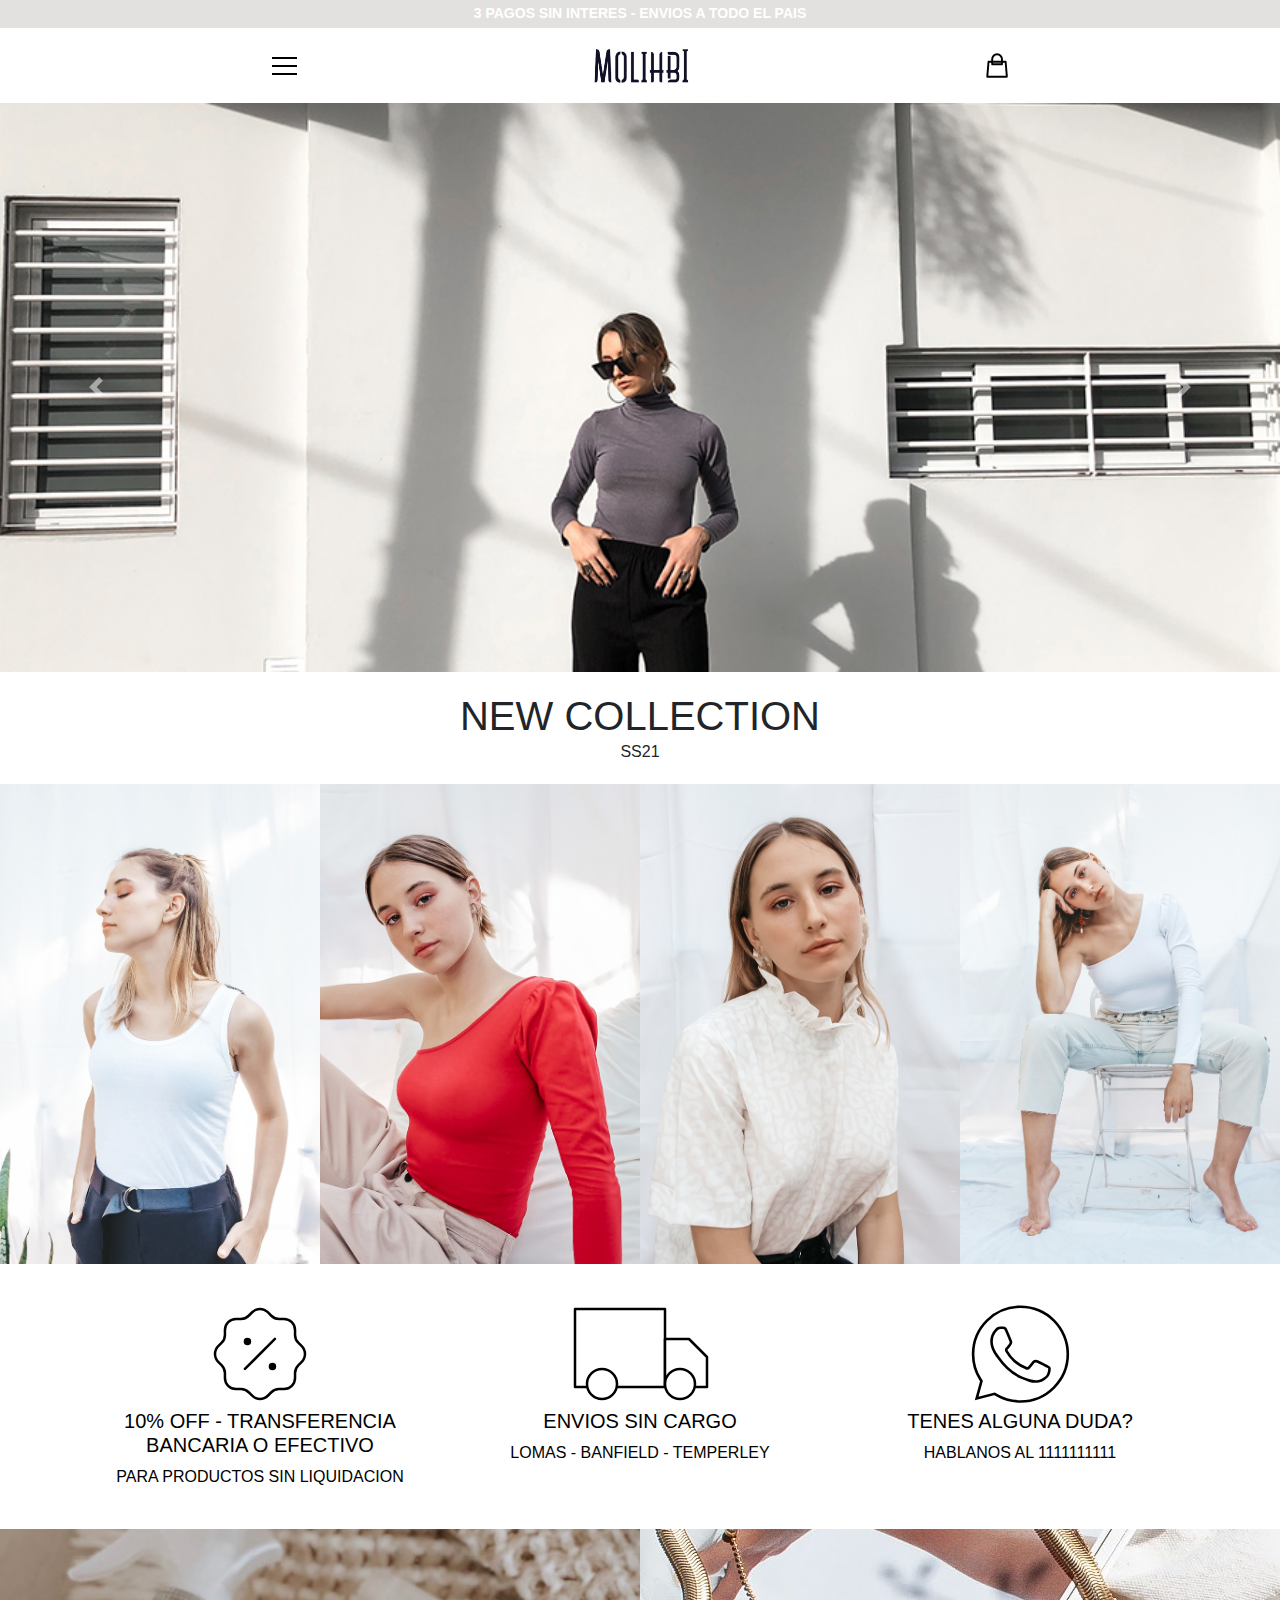
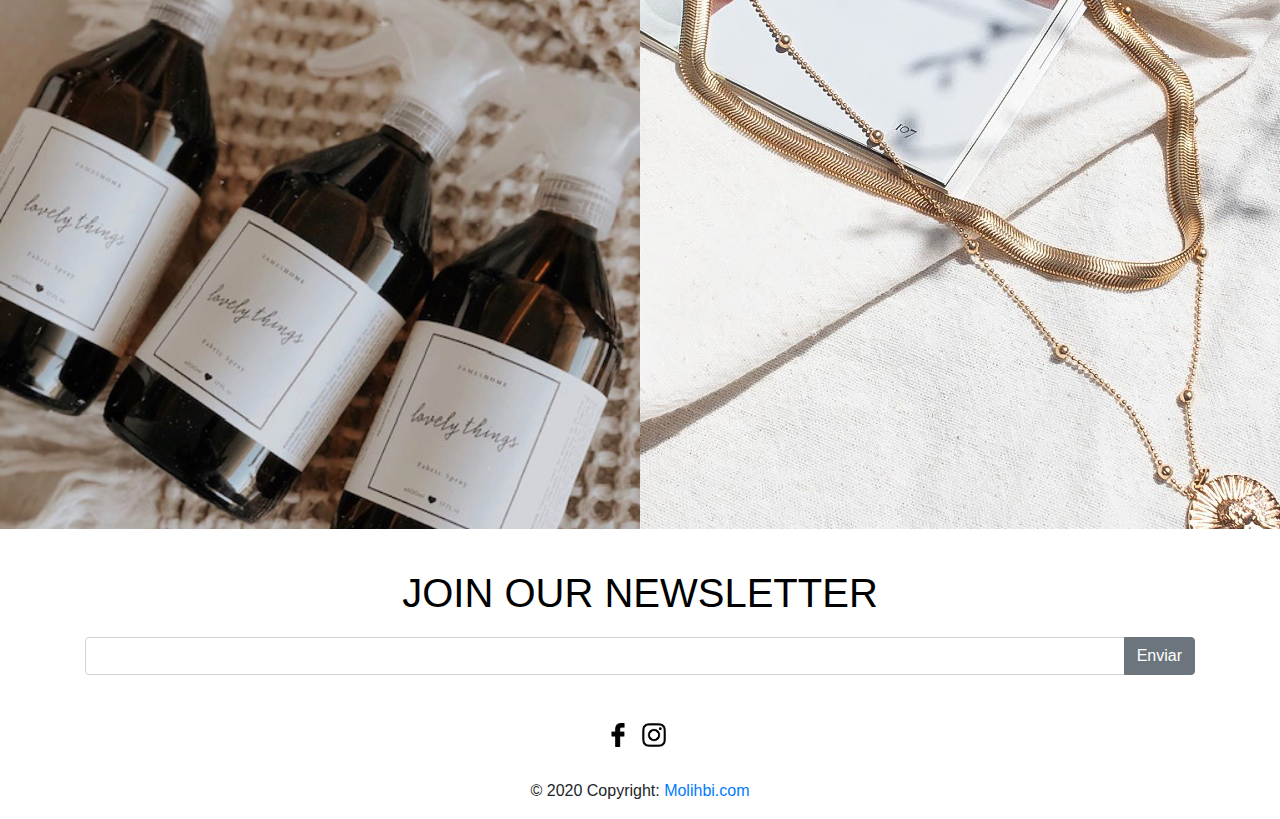
==== index.html @ 48a9b03a "Primeros archivos del repositorio de la web Molihbi para el curso de Coderhouse" ====
<!DOCTYPE html>
<html lang="en">


<head>
  <meta charset="UTF-8">
  <meta name="viewport" content="width=device-width, initial-scale=1, shrink-to-fit=no">
  <meta name="description"
    content="Este texto aparece en los buscadores debajo del nombre de tu pagina y va la informacion de tu web">
  <meta name="keywords" content="estas son las palabras claves">
  <title>Molihbi</title>
  <link rel="stylesheet" href="sass/style.css">
  <!--MI Css de Sass-->
  <link rel="stylesheet" href="bootstrap-4.5.2-dist/css/bootstrap.css">
  <!--Bootstrap Css-->
  <link rel="shortcut icon" href="img/Favicon.png" type="image/x-icon">
  <!--Icono del TAB-->
</head>


<body>

  <!--Comienzo Banner-->
  <div class="banner">
    <p>
      3 PAGOS SIN INTERES - ENVIOS A TODO EL PAIS
    </p>
  </div>
  <!--Fin del Banner-->

  <!--Comienzo NAVBAR-->
  <nav class="navbar">

    <!-- Navbar content -->
    <div class="menu-btn">
      <div class="menu-btn-burger"></div>
    </div>

    <div class="logo">
      <a href="index.html">
        <img src="img/logo.png" alt="" height="70px">
      </a>
    </div>

    <div class="bag">
      <a href="carrito.html">
        <img src="img/bag.svg" alt="" height="25px">
      </a>
    </div>

  </nav>
  <!--FIN NAVBAR-->

  <!--Comienzo Carousel-->
  <div id="carouselExampleIndicators" class="carousel slide" data-ride="carousel">
    <div class="carousel-inner" role="listbox">
      <div class="carousel-item active">
        <img class="d-block w-100" src="img/Carousel1.jpg" data-src="holder.js/900x400?theme=social" alt="First slide">
      </div>
      <div class="carousel-item">
        <img class="d-block w-100" src="img/Carousel2.jpg" data-src="holder.js/900x400?theme=industrial"
          alt="Second slide">
      </div>
    </div>
    <a class="carousel-control-prev" href="#carouselExampleIndicators" role="button" data-slide="prev">
      <span class="carousel-control-prev-icon" aria-hidden="true"></span>
      <span class="sr-only">Previous</span>
    </a>
    <a class="carousel-control-next" href="#carouselExampleIndicators" role="button" data-slide="next">
      <span class="carousel-control-next-icon" aria-hidden="true"></span>
      <span class="sr-only">Next</span>
    </a>
  </div>
  <!--Fin Carousel-->


<!--Comienzo Separador-->

<div class="separador">
  <h1>NEW COLLECTION</h1>
  <p>SS21</p>
</div>

<!--Fin Separador-->



<!--Comienzo Row-->

<div class="container-fluid">
  <div class="row">
    <!-- col- elements here -->

    <col>
    <a href="#">
      <img class="articulo1" src="img/Coti1.jpg" width="100%" alt="">
    </a>

    <col>
    <a href="#">
      <img class="articulo2" src="img/Coti2.jpg" width="100%" alt="">
    </a>

    <col>
    <a href="#">
      <img class="articulo3" src="img/Coti3.jpg" width="100%" alt="">
    </a>

    <col>
    <a href="#">
      <img class="articulo4" src="img/Coti4.jpg" width="100%" alt="">
    </a>

  </div>
</div>
<!--FIN Row-->



  <!--Iconos de beneficios DESKTOP-->
  <div class="container beneficios-desktop">
    <div class="row">

      <div class="col-md-4 text-center">
        <img alt="" class="resize-image" id="image2" height="100px" src="img/Groupdescuento.svg">
        <h5>10% OFF - TRANSFERENCIA BANCARIA O EFECTIVO</h5>
        <p>PARA PRODUCTOS SIN LIQUIDACION</p>
      </div>

      <div class="col-md-4 text-center">
        <img alt="" class="resize-image" id="image1" height="100px" src="img/Group 456camion.svg">
        <h5>ENVIOS SIN CARGO</h5>
        <p>LOMAS - BANFIELD - TEMPERLEY</p>
      </div>

      <div class="col-md-4 text-center">
        <img alt="" class="resize-image" id="image3" height="100px" src="img/Vectorwhastapp.svg">
        <h5>TENES ALGUNA DUDA?</h5>
        <p>HABLANOS AL 1111111111</p>
      </div>

    </div>
  </div>
  <!--FIN Iconos de beneficios DESKTOP-->

  <!--Iconos de beneficios APP-->
  <div id="carouselExampleIndicators" class="carousel slide beneficios-app" data-ride="carousel">
    <div class="carousel-inner" role="listbox">
      <div class="carousel-item active">
        <img class="d-block w-100" src="img/carousel beneficios 1.svg" height="200px" data-src="holder.js/900x400?theme=social" alt="First slide">
      </div>
      <div class="carousel-item">
        <img class="d-block w-100" src="img/carousel beneficios 3.svg" height="200px" data-src="holder.js/900x400?theme=industrial" alt="Second slide">
      </div>
      <div class="carousel-item">
        <img class="d-block w-100" src="img/carousel beneficios 2.svg" height="200px" data-src="holder.js/900x400?theme=industrial" alt="Second slide">
      </div>
    </div>
    <a class="carousel-control-prev" href="#carouselExampleIndicators" role="button" data-slide="prev">
      <span class="carousel-control-prev-icon" aria-hidden="true"></span>
      <span class="sr-only">Previous</span>
    </a>
    <a class="carousel-control-next" href="#carouselExampleIndicators" role="button" data-slide="next">
      <span class="carousel-control-next-icon" aria-hidden="true"></span>
      <span class="sr-only">Next</span>
    </a>
  </div>
  <!--Fin Iconos de beneficios APP-->  

<!--Comienzo Fila con imagenes-->
    <div class="container-fluid"> <!-- A fluid container that uses the full witdh -->
      <div class="row">
  
        <col>
        <a class="mitad" href="#">
          <img class="articulo1" src="img/Grid 2.jpg"  alt="">
        </a>
  
        <col>
        <a class="mitad" href="#">
          <img class="articulo2" src="img/grid 3.jpg"  alt="">
        </a>
  
      </div>
    </div>
  
    </div>
    </div>
<!--Fin Fila con imagenes-->












<!--Newsletter-->
<div class="container">

  <h1>JOIN OUR NEWSLETTER</h1>

  <div class="input-group">
    <input type="text" class="form-control" aria-describedby="basic-addon1">
    <div class="input-group-append">
      <button class="btn btn-secondary" type="button">Enviar</button>
    </div>
  </div>

</div>
<!--Fin Newsletter-->










<!-- Footer -->
<footer class="page-footer">

  
  <div class="container">

    
    <div class="row">

      
      <div class="col-md-12 py-2">
        <div class="mb-2 flex-center">

          <!-- Facebook -->
          <a href="https://www.facebook.com/molihbi" class="fb-ic" target=”_blank”>
            <i class="fab fa-facebook-f fa-lg white-text mr-md-2 mr-3 fa-2x"> 
              <img src="img/facebook.png" height="24px" alt="">
            </i>
          </a>
         
          
         <!--Instagram-->
          <a href="https://www.instagram.com/molihbi/?hl=es-la" class="ins-ic" target=”_blank”>
            <i class="fab fa-instagram fa-lg white-text mr-md-2 mr-3 fa-2x"> 
              <img src="img/1200px-Instagram_simple_icon.svg.png" height="24px" alt="">
            </i>
          </a>
          
        </div>
      </div>
      

    </div>
    

  </div>

  <!-- Copyright -->
  <div class="footer-copyright text-center py-3">© 2020 Copyright:
    <a href="#"> Molihbi.com</a>
  </div>
  <!-- Copyright -->

</footer>
<!-- Footer -->













  <script src="main.js"></script>
  <!--Mi Js-->
  <script src="https://code.jquery.com/jquery-3.5.1.slim.min.js"
    integrity="sha384-DfXdz2htPH0lsSSs5nCTpuj/zy4C+OGpamoFVy38MVBnE+IbbVYUew+OrCXaRkfj" crossorigin="anonymous">
  </script>
  <script src="https://cdn.jsdelivr.net/npm/popper.js@1.16.1/dist/umd/popper.min.js"
    integrity="sha384-9/reFTGAW83EW2RDu2S0VKaIzap3H66lZH81PoYlFhbGU+6BZp6G7niu735Sk7lN" crossorigin="anonymous">
  </script>
  <script src="https://stackpath.bootstrapcdn.com/bootstrap/4.5.2/js/bootstrap.min.js"
    integrity="sha384-B4gt1jrGC7Jh4AgTPSdUtOBvfO8shuf57BaghqFfPlYxofvL8/KUEfYiJOMMV+rV" crossorigin="anonymous">
  </script>

</body>

</html>
---- sass/style.css ----
* {
  padding: 0%;
  margin: 0%;
  -webkit-box-sizing: border-box;
          box-sizing: border-box;
}

.banner {
  color: white;
  background-color: rgba(65, 56, 50, 0.15);
  height: 28px;
  width: 100%;
  display: -webkit-box;
  display: -ms-flexbox;
  display: flex;
  -webkit-box-align: center;
      -ms-flex-align: center;
          align-items: center;
  -webkit-box-pack: center;
      -ms-flex-pack: center;
          justify-content: center;
  text-transform: capitalize;
  text-align: center;
}

.banner p {
  text-align: center;
  font-size: 14px;
  font-weight: 600;
  font-family: -apple-system, BlinkMacSystemFont, "Segoe UI", Roboto, "Helvetica Neue", Arial, "Noto Sans", sans-serif, "Apple Color Emoji", "Segoe UI Emoji", "Segoe UI Symbol", "Noto Color Emoji";
  margin-top: 14px;
}

.navbar {
  width: auto;
  height: 75px;
  -webkit-box-pack: center;
      -ms-flex-pack: center;
          justify-content: center;
  display: -webkit-box;
  display: -ms-flexbox;
  display: flex;
  -ms-flex-line-pack: center;
      align-content: center;
  -webkit-box-align: center;
      -ms-flex-align: center;
          align-items: center;
  position: absolute;
  margin: 0% 20%;
  background-color: white;
}

.navbar .menu-btn {
  position: relative;
  display: -webkit-box;
  display: -ms-flexbox;
  display: flex;
  -webkit-box-pack: center;
      -ms-flex-pack: center;
          justify-content: center;
  -webkit-box-align: center;
      -ms-flex-align: center;
          align-items: center;
  cursor: pointer;
  block-size: 25px;
  -webkit-transition: all .5s ease-in-out;
  transition: all .5s ease-in-out;
}

.navbar .menu-btn .menu-btn-burger {
  width: 25px;
  height: 2px;
  background: #000000;
  -webkit-transition: all .5s ease-in-out;
  transition: all .5s ease-in-out;
}

.navbar .menu-btn .menu-btn-burger::before {
  content: "";
  position: absolute;
  width: 25px;
  height: 2px;
  background: #000000;
  -webkit-transition: all .5s ease-in-out;
  transition: all .5s ease-in-out;
}

.navbar .menu-btn .menu-btn-burger::after {
  content: "";
  position: absolute;
  width: 25px;
  height: 2px;
  background: #000000;
  -webkit-transition: all .5s ease-in-out;
  transition: all .5s ease-in-out;
}

.navbar .menu-btn .menu-btn-burger::before {
  -webkit-transform: translateY(-8px);
          transform: translateY(-8px);
}

.navbar .menu-btn .menu-btn-burger::after {
  -webkit-transform: translateY(8px);
          transform: translateY(8px);
}

.menu-btn.open .menu-btn-burger {
  -webkit-transform: translateX(-50px);
          transform: translateX(-50px);
  background: transparent;
  -webkit-box-shadow: none;
          box-shadow: none;
}

.menu-btn.open .menu-btn-burger::before {
  -webkit-transform: rotate(45deg) translate(35px, -35px);
          transform: rotate(45deg) translate(35px, -35px);
}

.menu-btn.open .menu-btn-burger::after {
  -webkit-transform: rotate(-45deg) translate(35px, 35px);
          transform: rotate(-45deg) translate(35px, 35px);
}

.container-fluid {
  display: -webkit-box;
  display: -ms-flexbox;
  display: flex;
  -webkit-box-align: center;
      -ms-flex-align: center;
          align-items: center;
  -webkit-box-pack: center;
      -ms-flex-pack: center;
          justify-content: center;
  width: 100%;
  height: auto;
  max-width: 100%;
  overflow: hidden;
}

.container-fluid .row a {
  display: -webkit-box;
  display: -ms-flexbox;
  display: flex;
  -webkit-box-pack: center;
      -ms-flex-pack: center;
          justify-content: center;
  -webkit-box-align: center;
      -ms-flex-align: center;
          align-items: center;
  width: 25%;
  overflow: hidden;
}

.container-fluid .row a .articulo1 {
  position: relative;
  -webkit-transition: all .5s ease;
  transition: all .5s ease;
}

.container-fluid .row a .articulo1:hover {
  -webkit-transform: scale(1.1);
          transform: scale(1.1);
  -webkit-filter: opacity(80%);
          filter: opacity(80%);
  -webkit-transition: all .5s ease;
  transition: all .5s ease;
}

.container-fluid .row a .articulo2 {
  position: relative;
  -webkit-transition: all .5s ease;
  transition: all .5s ease;
}

.container-fluid .row a .articulo2:hover {
  -webkit-transform: scale(1.1);
          transform: scale(1.1);
  -webkit-filter: opacity(80%);
          filter: opacity(80%);
  -webkit-transition: all .5s ease;
  transition: all .5s ease;
}

.container-fluid .row a .articulo3 {
  position: relative;
  -webkit-transition: all .5s ease;
  transition: all .5s ease;
}

.container-fluid .row a .articulo3:hover {
  -webkit-transform: scale(1.1);
          transform: scale(1.1);
  -webkit-filter: opacity(80%);
          filter: opacity(80%);
  -webkit-transition: all .5s ease;
  transition: all .5s ease;
}

.container-fluid .row a .articulo4 {
  position: relative;
  -webkit-transition: all .5s ease;
  transition: all .5s ease;
}

.container-fluid .row a .articulo4:hover {
  -webkit-transform: scale(1.1);
          transform: scale(1.1);
  -webkit-filter: opacity(80%);
          filter: opacity(80%);
  -webkit-transition: all .5s ease;
  transition: all .5s ease;
}

.container-fluid .row .mitad {
  display: -webkit-box;
  display: -ms-flexbox;
  display: flex;
  -webkit-box-pack: center;
      -ms-flex-pack: center;
          justify-content: center;
  -webkit-box-align: center;
      -ms-flex-align: center;
          align-items: center;
  width: 50%;
  overflow: hidden;
  height: 600px;
}

.container-fluid .row .mitad img {
  width: 1000px;
  height: auto;
}

.container .row h5 {
  color: black;
  margin-top: 5px;
}

.container .row p {
  color: black;
  margin-bottom: 40px;
}

.separador {
  text-align: center;
  margin: 20px;
}

.separador h1 {
  margin: 0%;
}

.container {
  margin-top: 40px;
  position: relative;
  text-align: center;
  color: white;
}

.container .centered {
  position: absolute;
  top: 50%;
  left: 50%;
  -webkit-transform: translate(-50%, -50%);
          transform: translate(-50%, -50%);
  color: black;
  font-size: 16px;
}

.container .emptyroom {
  -webkit-filter: opacity(50%);
          filter: opacity(50%);
}

.container h1 {
  color: black;
  margin-bottom: 20px;
}

@media screen and (min-width: 951px) {
  .beneficios-app {
    display: none;
  }
}

@media screen and (max-width: 950px) {
  .navbar {
    margin: 0%;
  }
  .beneficios-desktop {
    display: none;
  }
  .beneficios-app {
    margin: 50px 0px;
  }
  .container-fluid .row a {
    width: 50%;
  }
  .container-fluid .row .mitad {
    width: 50%;
    height: 450px;
  }
  .container {
    margin-top: 100px;
  }
  .container h1 {
    color: black;
    margin-bottom: 15px;
    font-size: 24px;
  }
  .separador {
    height: 45px;
    margin: 0%;
  }
  .separador h1 {
    font-size: 20px;
    text-align: center;
    display: -webkit-box;
    display: -ms-flexbox;
    display: flex;
    -webkit-box-pack: center;
        -ms-flex-pack: center;
            justify-content: center;
  }
  .separador p {
    font-size: 14px;
    text-align: center;
  }
}
/*# sourceMappingURL=style.css.map */
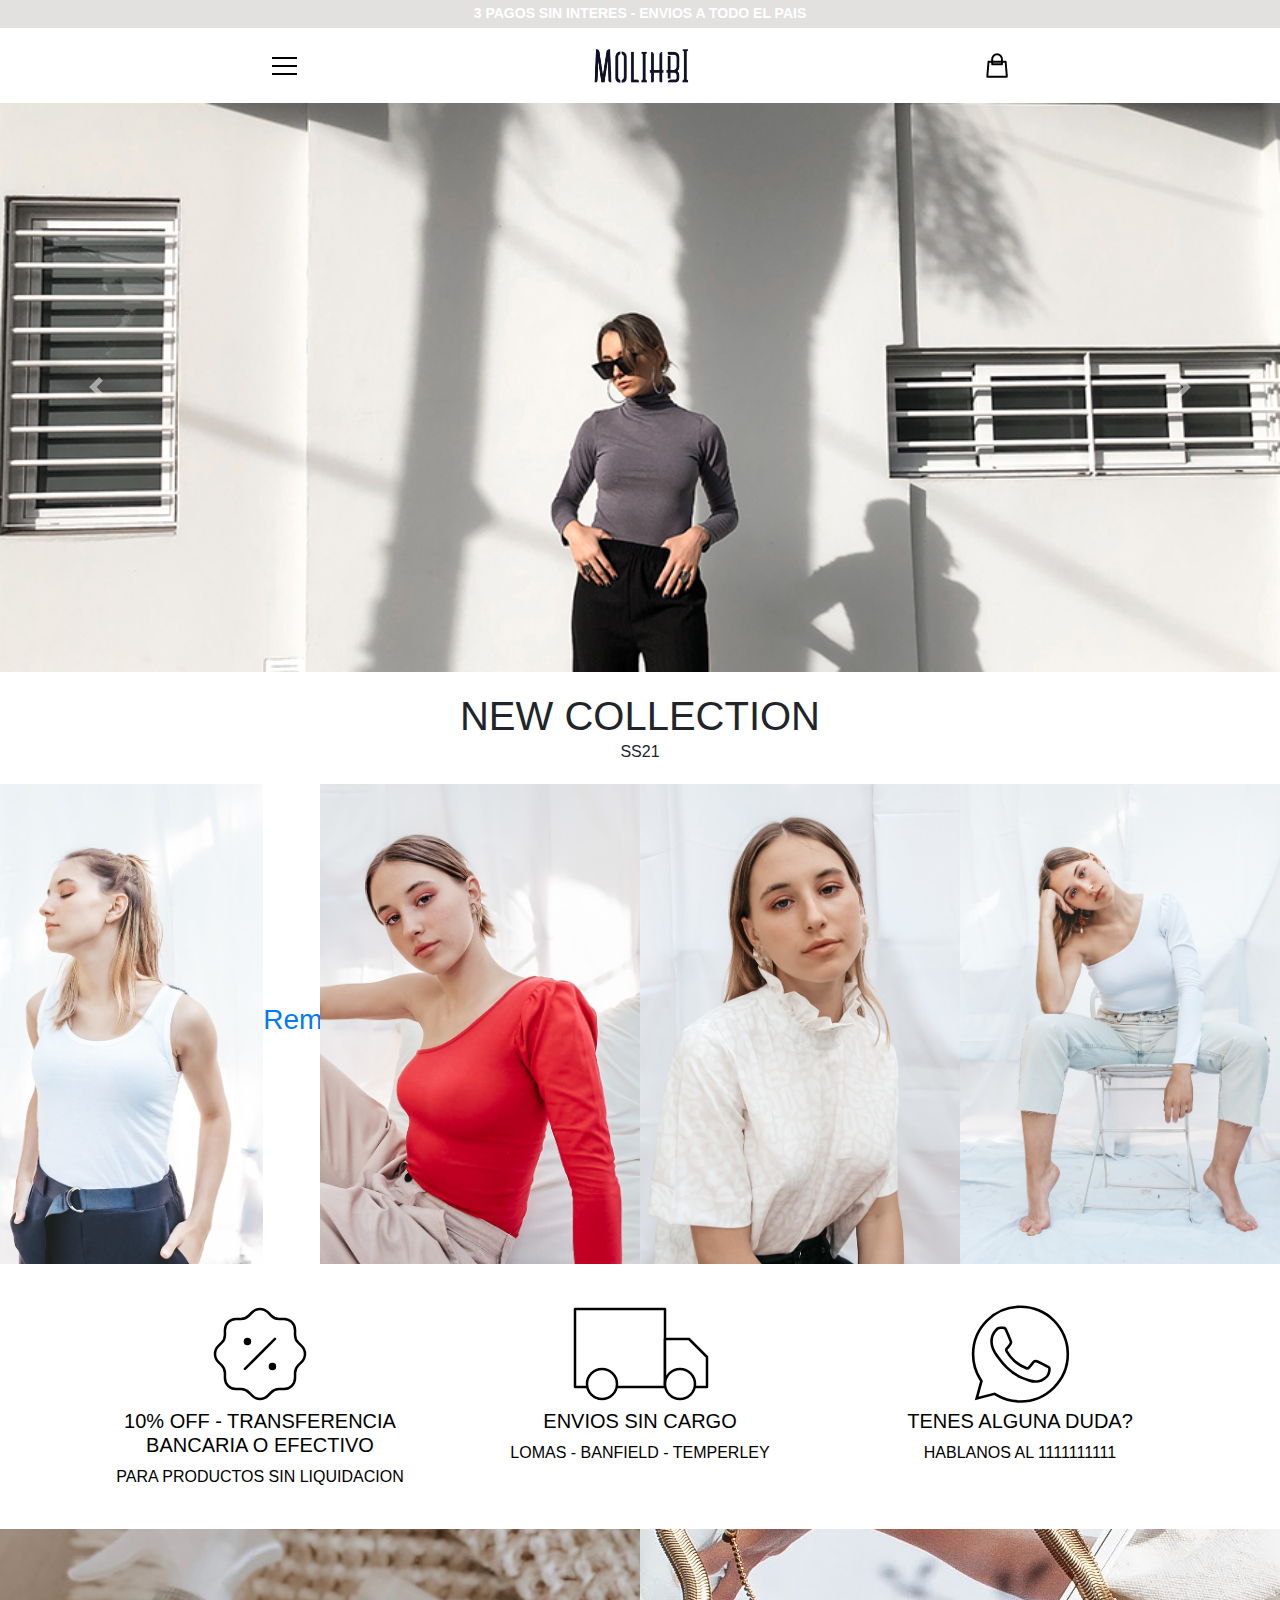
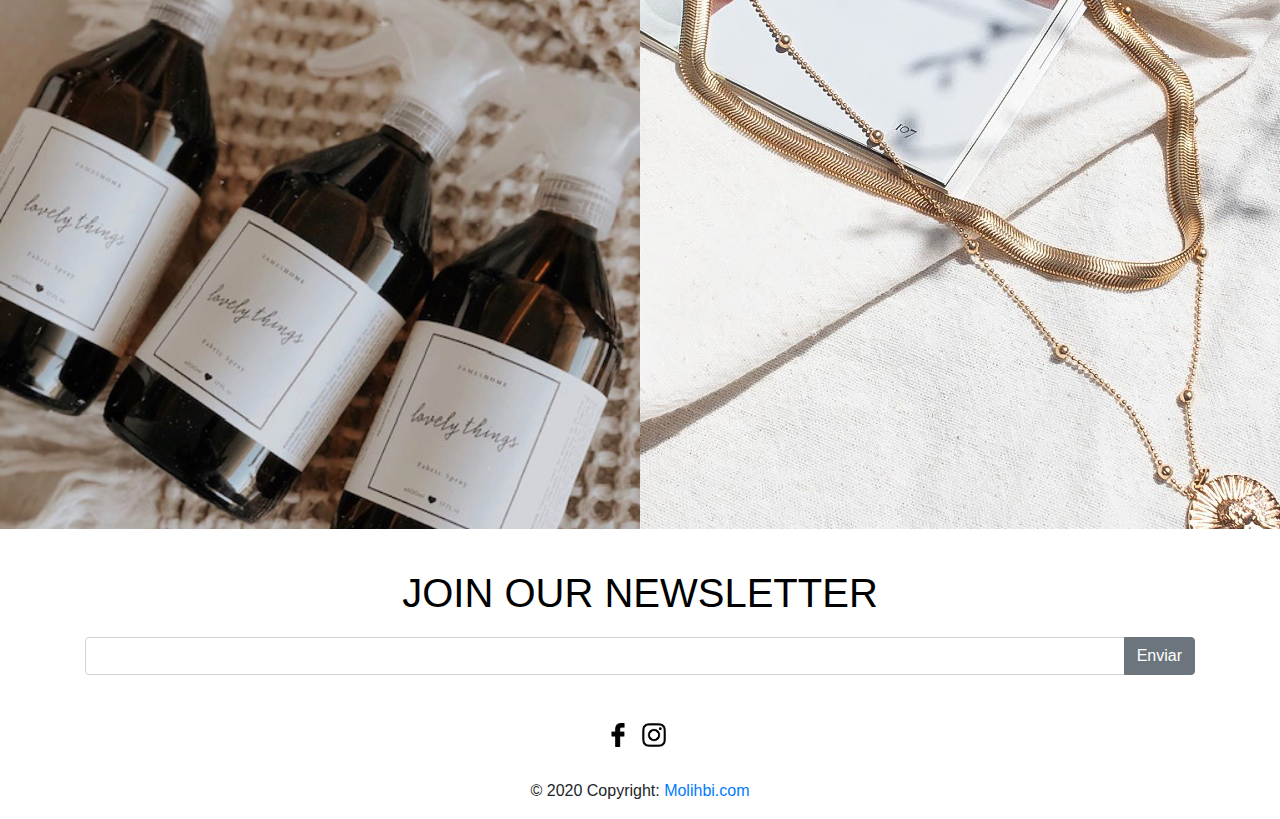
==== commit 1d9593aa: "git commit -m" ====
--- a/index.html
+++ b/index.html
@@ -5,9 +5,9 @@
 <head>
   <meta charset="UTF-8">
   <meta name="viewport" content="width=device-width, initial-scale=1, shrink-to-fit=no">
-  <meta name="description"
-    content="Este texto aparece en los buscadores debajo del nombre de tu pagina y va la informacion de tu web">
-  <meta name="keywords" content="estas son las palabras claves">
+  <meta name="description" content="Tienda online de indumentaria, accesorios y articulos de decoración">
+  <meta name="keywords"
+    content="Indumentaria, femenina, accesorios, decoración, ropa, remeras, vestidos, jeans, pantalones, fashion, lomas de zamora, zona sur, buenos aires, argentina, molihbi, almohadones, perfumeria, perfume, aromas, difusores, spray, aerosol, velas, coleccion, 2020, ss20, collares, anillos, aros, bijouterie, moda, cloetas, the new black, flores, lovely denim, mas negro, lamparas">
   <title>Molihbi</title>
   <link rel="stylesheet" href="sass/style.css">
   <!--MI Css de Sass-->
@@ -74,46 +74,47 @@
   <!--Fin Carousel-->
 
 
-<!--Comienzo Separador-->
-
-<div class="separador">
-  <h1>NEW COLLECTION</h1>
-  <p>SS21</p>
-</div>
-
-<!--Fin Separador-->
-
-
-
-<!--Comienzo Row-->
-
-<div class="container-fluid">
-  <div class="row">
-    <!-- col- elements here -->
-
-    <col>
-    <a href="#">
-      <img class="articulo1" src="img/Coti1.jpg" width="100%" alt="">
-    </a>
-
-    <col>
-    <a href="#">
-      <img class="articulo2" src="img/Coti2.jpg" width="100%" alt="">
-    </a>
-
-    <col>
-    <a href="#">
-      <img class="articulo3" src="img/Coti3.jpg" width="100%" alt="">
-    </a>
-
-    <col>
-    <a href="#">
-      <img class="articulo4" src="img/Coti4.jpg" width="100%" alt="">
-    </a>
-
-  </div>
-</div>
-<!--FIN Row-->
+  <!--Comienzo Separador-->
+
+  <div class="separador">
+    <h1>NEW COLLECTION</h1>
+    <p>SS21</p>
+  </div>
+
+  <!--Fin Separador-->
+
+
+
+  <!--Comienzo Row-->
+
+  <div class="container-fluid">
+    <div class="row">
+      <!-- col- elements here -->
+
+      <col>
+      <a href="#">
+        <img class="articulo1 centered" src="img/Coti1.jpg" width="100%" alt="">
+        <h3>Remeras</h3>
+      </a>
+
+      <col>
+      <a href="#">
+        <img class="articulo2" src="img/Coti2.jpg" width="100%" alt="">
+      </a>
+
+      <col>
+      <a href="#">
+        <img class="articulo3" src="img/Coti3.jpg" width="100%" alt="">
+      </a>
+
+      <col>
+      <a href="#">
+        <img class="articulo4" src="img/Coti4.jpg" width="100%" alt="">
+      </a>
+
+    </div>
+  </div>
+  <!--FIN Row-->
 
 
 
@@ -147,13 +148,16 @@
   <div id="carouselExampleIndicators" class="carousel slide beneficios-app" data-ride="carousel">
     <div class="carousel-inner" role="listbox">
       <div class="carousel-item active">
-        <img class="d-block w-100" src="img/carousel beneficios 1.svg" height="200px" data-src="holder.js/900x400?theme=social" alt="First slide">
+        <img class="d-block w-100" src="img/carousel beneficios 1.svg" height="200px"
+          data-src="holder.js/900x400?theme=social" alt="First slide">
       </div>
       <div class="carousel-item">
-        <img class="d-block w-100" src="img/carousel beneficios 3.svg" height="200px" data-src="holder.js/900x400?theme=industrial" alt="Second slide">
+        <img class="d-block w-100" src="img/carousel beneficios 3.svg" height="200px"
+          data-src="holder.js/900x400?theme=industrial" alt="Second slide">
       </div>
       <div class="carousel-item">
-        <img class="d-block w-100" src="img/carousel beneficios 2.svg" height="200px" data-src="holder.js/900x400?theme=industrial" alt="Second slide">
+        <img class="d-block w-100" src="img/carousel beneficios 2.svg" height="200px"
+          data-src="holder.js/900x400?theme=industrial" alt="Second slide">
       </div>
     </div>
     <a class="carousel-control-prev" href="#carouselExampleIndicators" role="button" data-slide="prev">
@@ -165,109 +169,110 @@
       <span class="sr-only">Next</span>
     </a>
   </div>
-  <!--Fin Iconos de beneficios APP-->  
-
-<!--Comienzo Fila con imagenes-->
-    <div class="container-fluid"> <!-- A fluid container that uses the full witdh -->
+  <!--Fin Iconos de beneficios APP-->
+
+  <!--Comienzo Fila con imagenes-->
+  <div class="container-fluid">
+    <!-- A fluid container that uses the full witdh -->
+    <div class="row">
+
+      <col>
+      <a class="mitad" href="#">
+        <img class="articulo1" src="img/Grid 2.jpg" alt="">
+      </a>
+
+      <col>
+      <a class="mitad" href="#">
+        <img class="articulo2" src="img/grid 3.jpg" alt="">
+      </a>
+
+    </div>
+  </div>
+
+  </div>
+  </div>
+  <!--Fin Fila con imagenes-->
+
+
+
+
+
+
+
+
+
+
+
+
+  <!--Newsletter-->
+  <div class="container">
+
+    <h1>JOIN OUR NEWSLETTER</h1>
+
+    <div class="input-group">
+      <input type="text" class="form-control" aria-describedby="basic-addon1">
+      <div class="input-group-append">
+        <button class="btn btn-secondary" type="button">Enviar</button>
+      </div>
+    </div>
+
+  </div>
+  <!--Fin Newsletter-->
+
+
+
+
+
+
+
+
+
+
+  <!-- Footer -->
+  <footer class="page-footer">
+
+
+    <div class="container">
+
+
       <div class="row">
-  
-        <col>
-        <a class="mitad" href="#">
-          <img class="articulo1" src="img/Grid 2.jpg"  alt="">
-        </a>
-  
-        <col>
-        <a class="mitad" href="#">
-          <img class="articulo2" src="img/grid 3.jpg"  alt="">
-        </a>
-  
-      </div>
-    </div>
-  
-    </div>
-    </div>
-<!--Fin Fila con imagenes-->
-
-
-
-
-
-
-
-
-
-
-
-
-<!--Newsletter-->
-<div class="container">
-
-  <h1>JOIN OUR NEWSLETTER</h1>
-
-  <div class="input-group">
-    <input type="text" class="form-control" aria-describedby="basic-addon1">
-    <div class="input-group-append">
-      <button class="btn btn-secondary" type="button">Enviar</button>
-    </div>
-  </div>
-
-</div>
-<!--Fin Newsletter-->
-
-
-
-
-
-
-
-
-
-
-<!-- Footer -->
-<footer class="page-footer">
-
-  
-  <div class="container">
-
-    
-    <div class="row">
-
-      
-      <div class="col-md-12 py-2">
-        <div class="mb-2 flex-center">
-
-          <!-- Facebook -->
-          <a href="https://www.facebook.com/molihbi" class="fb-ic" target=”_blank”>
-            <i class="fab fa-facebook-f fa-lg white-text mr-md-2 mr-3 fa-2x"> 
-              <img src="img/facebook.png" height="24px" alt="">
-            </i>
-          </a>
-         
-          
-         <!--Instagram-->
-          <a href="https://www.instagram.com/molihbi/?hl=es-la" class="ins-ic" target=”_blank”>
-            <i class="fab fa-instagram fa-lg white-text mr-md-2 mr-3 fa-2x"> 
-              <img src="img/1200px-Instagram_simple_icon.svg.png" height="24px" alt="">
-            </i>
-          </a>
-          
+
+
+        <div class="col-md-12 py-2">
+          <div class="mb-2 flex-center">
+
+            <!-- Facebook -->
+            <a href="https://www.facebook.com/molihbi" class="fb-ic" target=”_blank”>
+              <i class="fab fa-facebook-f fa-lg white-text mr-md-2 mr-3 fa-2x">
+                <img src="img/facebook.png" height="24px" alt="">
+              </i>
+            </a>
+
+
+            <!--Instagram-->
+            <a href="https://www.instagram.com/molihbi/?hl=es-la" class="ins-ic" target=”_blank”>
+              <i class="fab fa-instagram fa-lg white-text mr-md-2 mr-3 fa-2x">
+                <img src="img/1200px-Instagram_simple_icon.svg.png" height="24px" alt="">
+              </i>
+            </a>
+
+          </div>
         </div>
-      </div>
-      
-
-    </div>
-    
-
-  </div>
-
-  <!-- Copyright -->
-  <div class="footer-copyright text-center py-3">© 2020 Copyright:
-    <a href="#"> Molihbi.com</a>
-  </div>
-  <!-- Copyright -->
-
-</footer>
-<!-- Footer -->
+
+
+      </div>
+
+
+    </div>
+
+    <!-- Copyright -->
+    <div class="footer-copyright text-center py-3">© 2020 Copyright:
+      <a href="#"> Molihbi.com</a>
+    </div>
+    <!-- Copyright -->
+
+  </footer>
+  <!-- Footer -->
 
 
 
--- a/sass/style.css
+++ b/sass/style.css
@@ -151,6 +151,15 @@
           align-items: center;
   width: 25%;
   overflow: hidden;
+}
+
+.container-fluid .row a .centered {
+  color: #000000;
+  position: absolute;
+  top: 50%;
+  left: 50%;
+  -webkit-transform: translate(-50%, -50%);
+          transform: translate(-50%, -50%);
 }
 
 .container-fluid .row a .articulo1 {
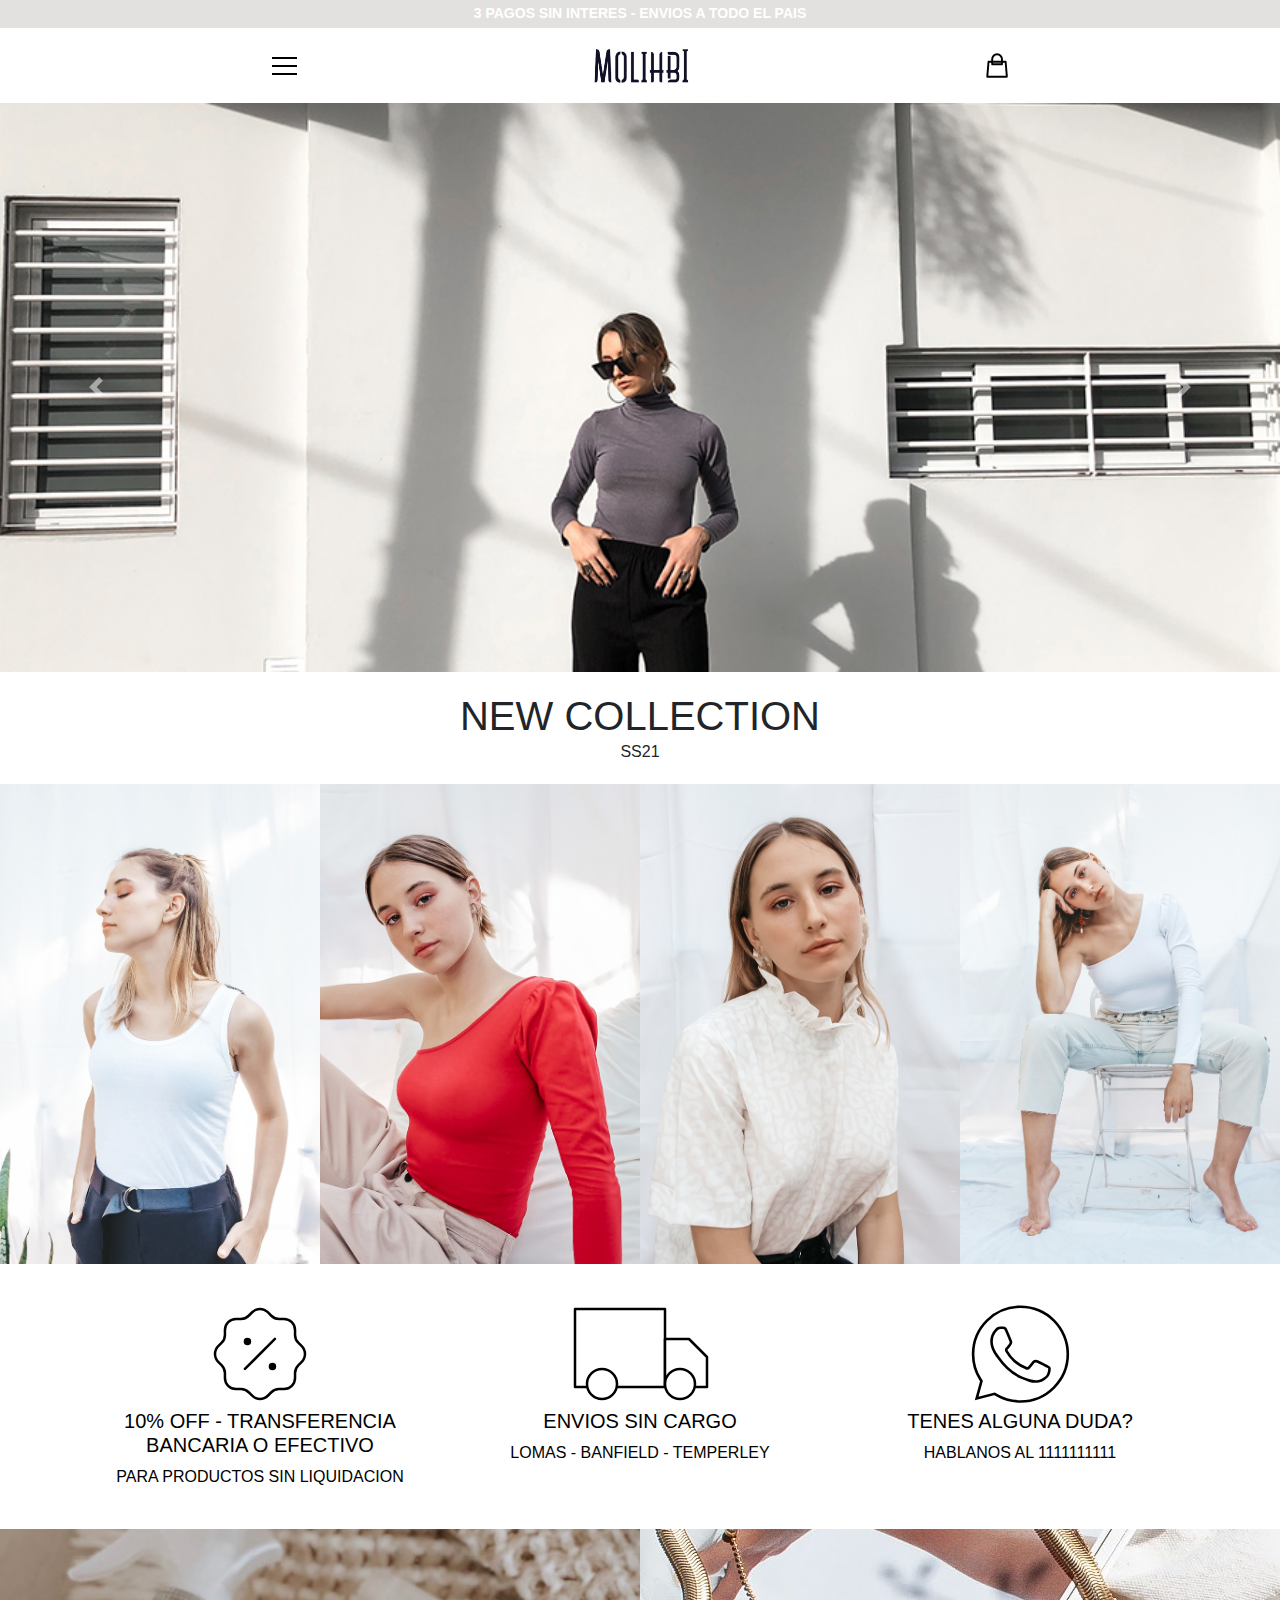
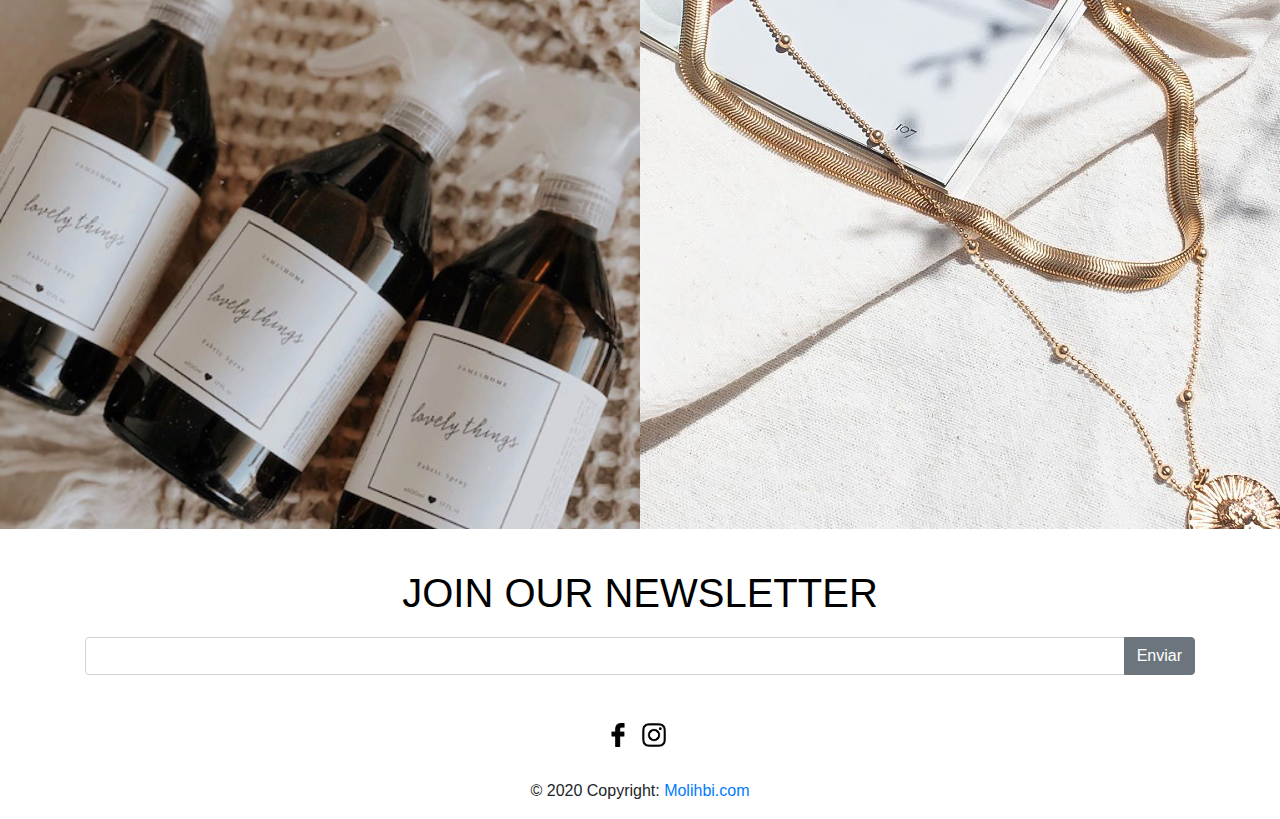
==== commit fe0a1aff: "git commit -m" ====
--- a/index.html
+++ b/index.html
@@ -93,8 +93,7 @@
 
       <col>
       <a href="#">
-        <img class="articulo1 centered" src="img/Coti1.jpg" width="100%" alt="">
-        <h3>Remeras</h3>
+        <img class="articulo1" src="img/Coti1.jpg" width="100%" alt="">
       </a>
 
       <col>
--- a/sass/style.css
+++ b/sass/style.css
@@ -151,15 +151,6 @@
           align-items: center;
   width: 25%;
   overflow: hidden;
-}
-
-.container-fluid .row a .centered {
-  color: #000000;
-  position: absolute;
-  top: 50%;
-  left: 50%;
-  -webkit-transform: translate(-50%, -50%);
-          transform: translate(-50%, -50%);
 }
 
 .container-fluid .row a .articulo1 {
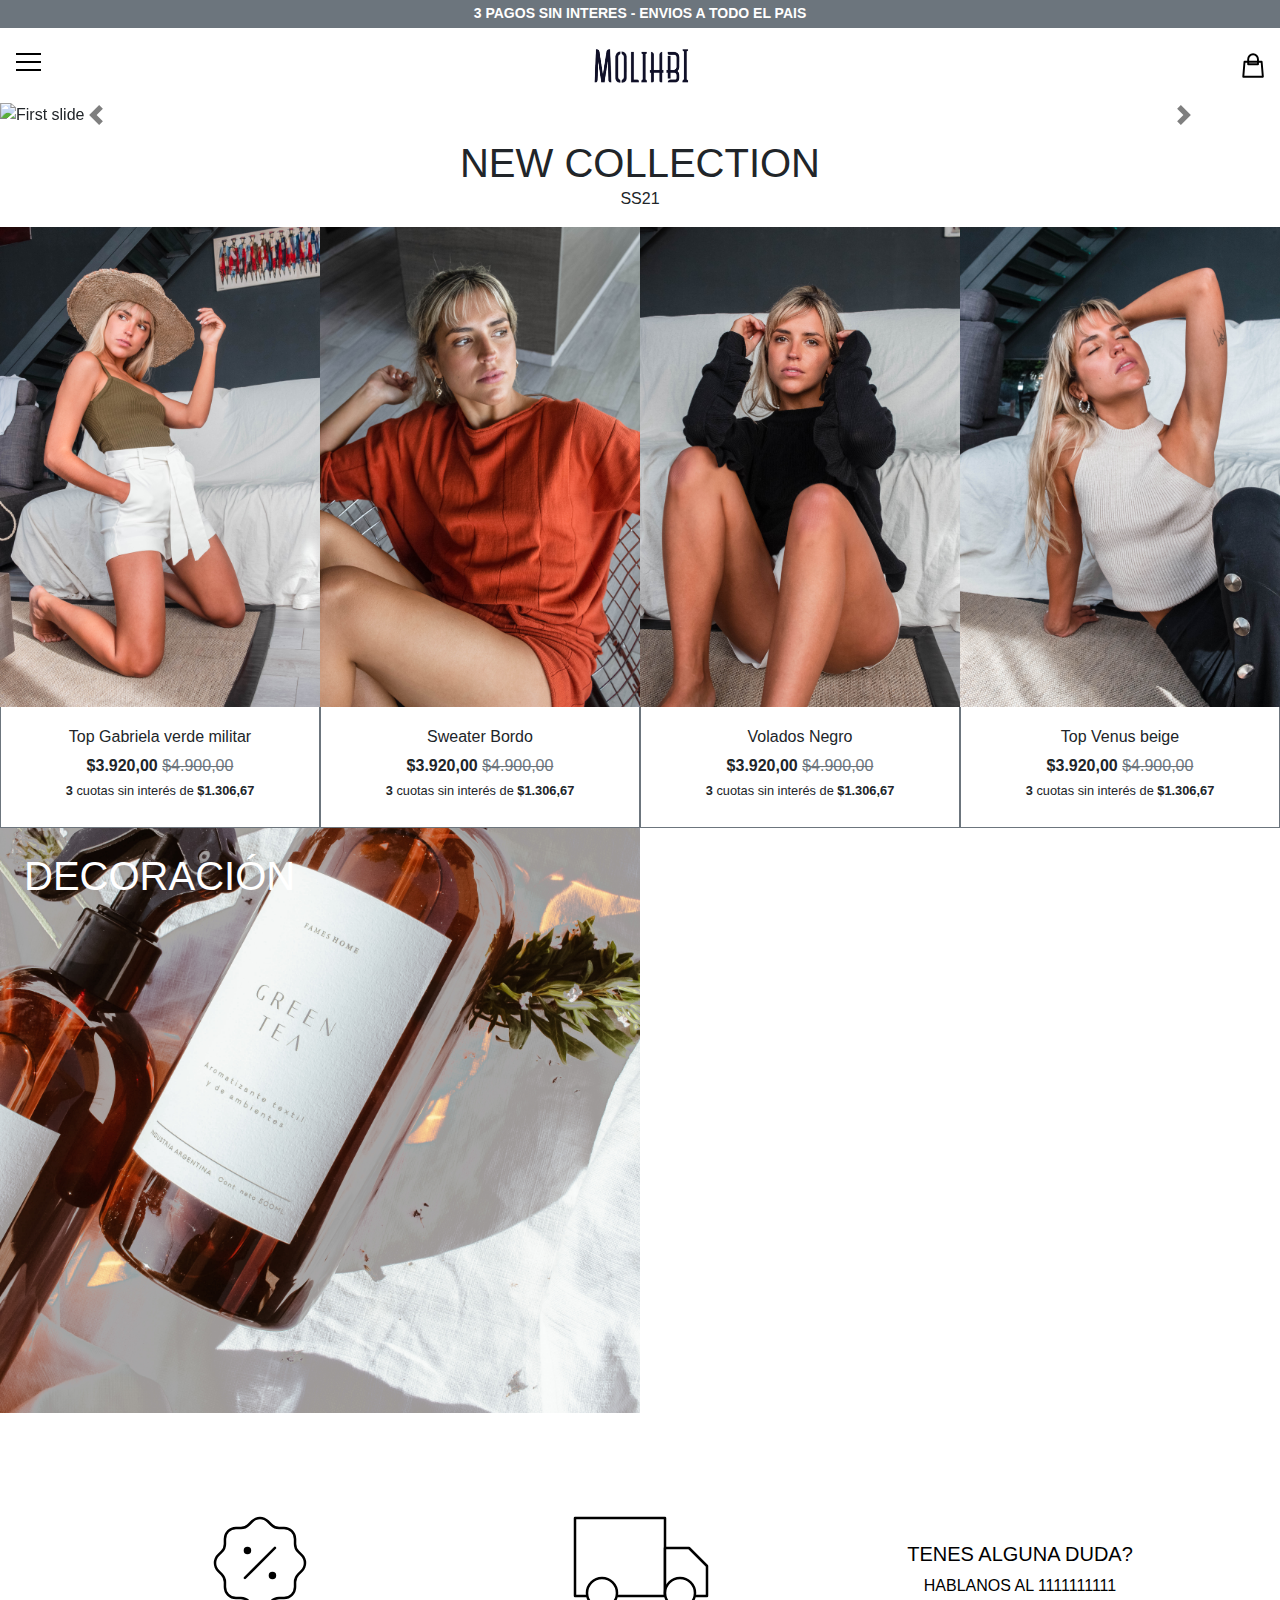
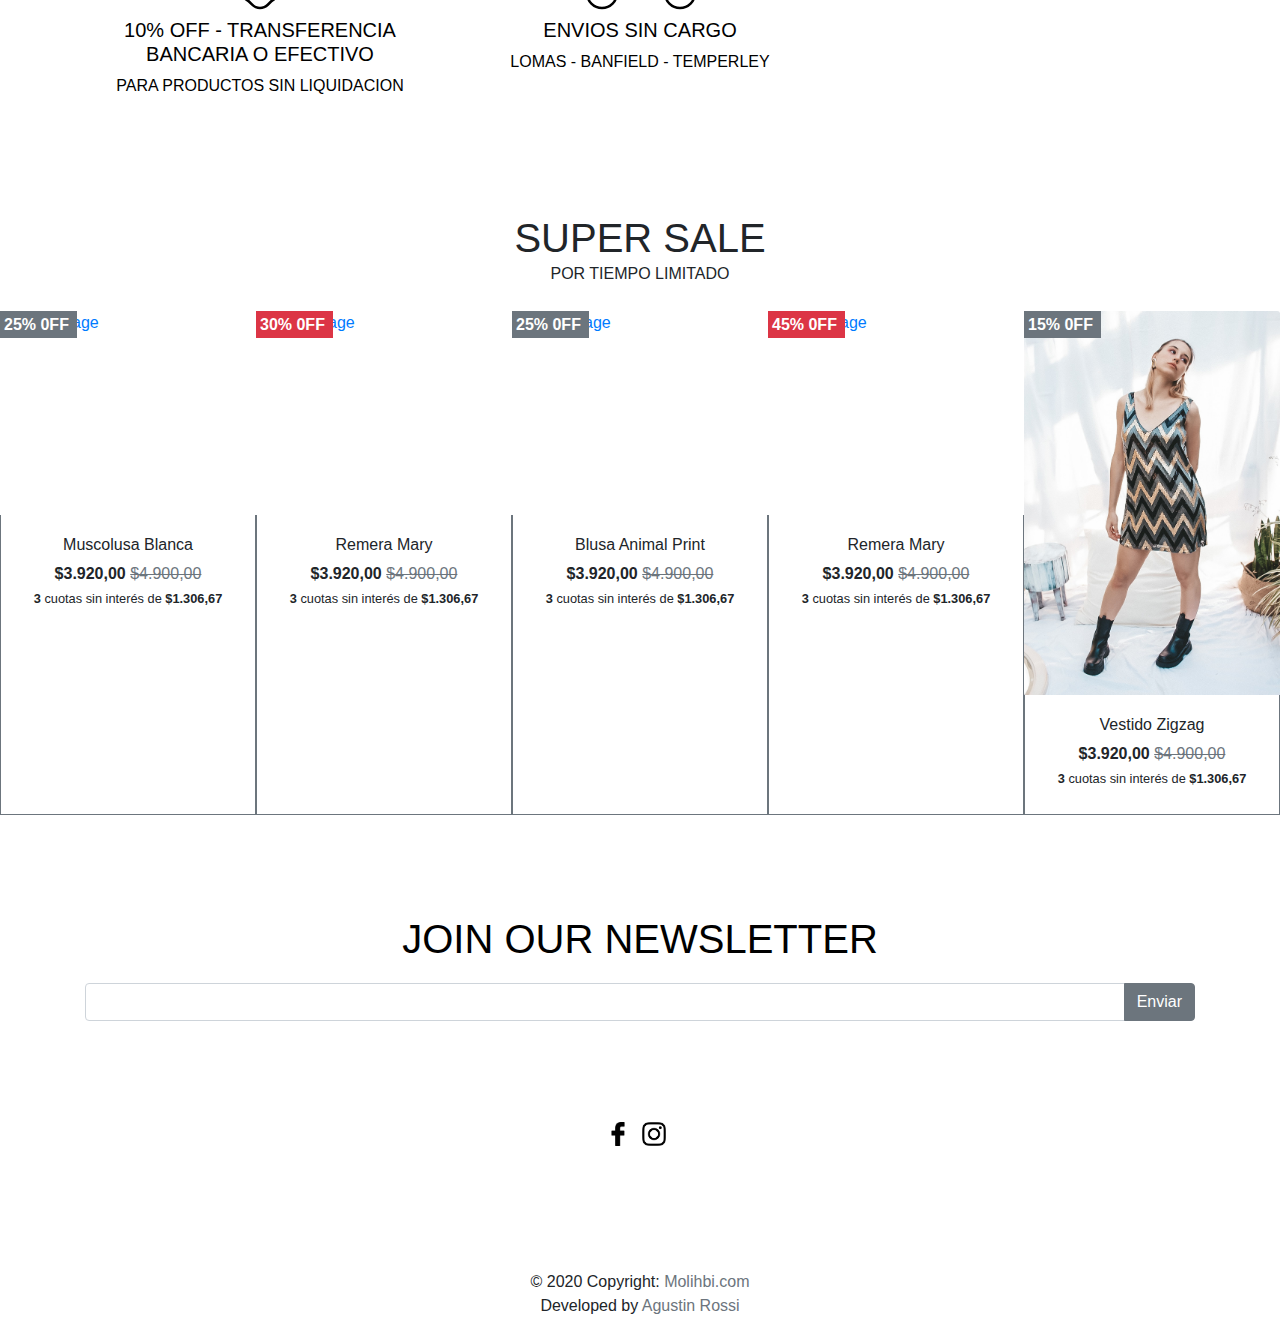
==== commit 20e7fc7b: "resubido" ====
--- a/index.html
+++ b/index.html
@@ -5,23 +5,25 @@
 <head>
   <meta charset="UTF-8">
   <meta name="viewport" content="width=device-width, initial-scale=1, shrink-to-fit=no">
-  <meta name="description" content="Tienda online de indumentaria, accesorios y articulos de decoración">
+  <meta name="description"
+    content="Tienda online de indumentaria, accesorios y articulos de decoración. Ofreciendo desde hace mas de 5 años lo ultimo de la moda Europea. Hacemos envios a todo el pais mediante el correo argentino y ofrecemos un 10% de descuento pagando en efectivo, ubicada en Lomas de Zamora, Buenos Aires, Argentina.">
   <meta name="keywords"
-    content="Indumentaria, femenina, accesorios, decoración, ropa, remeras, vestidos, jeans, pantalones, fashion, lomas de zamora, zona sur, buenos aires, argentina, molihbi, almohadones, perfumeria, perfume, aromas, difusores, spray, aerosol, velas, coleccion, 2020, ss20, collares, anillos, aros, bijouterie, moda, cloetas, the new black, flores, lovely denim, mas negro, lamparas">
-  <title>Molihbi</title>
+    content="Indumentaria, accesorios, decoración, pantalones, fashion, lomas de zamora, almohadones, perfumeria, moda">
+  <title>Molihbi - Tienda Online de Indumentaria</title>
   <link rel="stylesheet" href="sass/style.css">
   <!--MI Css de Sass-->
   <link rel="stylesheet" href="bootstrap-4.5.2-dist/css/bootstrap.css">
   <!--Bootstrap Css-->
-  <link rel="shortcut icon" href="img/Favicon.png" type="image/x-icon">
+  <link rel="shortcut icon" href="img/favicon.png" type="image/x-icon">
   <!--Icono del TAB-->
+
 </head>
 
 
 <body>
 
   <!--Comienzo Banner-->
-  <div class="banner">
+  <div class="banner bg-secondary">
     <p>
       3 PAGOS SIN INTERES - ENVIOS A TODO EL PAIS
     </p>
@@ -29,12 +31,36 @@
   <!--Fin del Banner-->
 
   <!--Comienzo NAVBAR-->
-  <nav class="navbar">
+  <nav class="navbar position-fixed">
+
 
     <!-- Navbar content -->
-    <div class="menu-btn">
-      <div class="menu-btn-burger"></div>
-    </div>
+    <label for="toggle">
+      <div class="menu-btn">
+        <div class="menu-btn-burger">
+        </div>
+      </div>
+    </label>
+    <input type="checkbox" id="toggle" />
+    <!--Dropdown MENU-->
+    <ul class="nav flex-column p-3 w-100 menu-escondido">
+      <li class="nav-item">
+        <a class="nav-link active text-secondary text-uppercase" href="newcolection.html">NEW COLLECTION</a>
+      </li>
+      <li class="nav-item">
+        <a class="nav-link text-secondary text-uppercase" href="accesorios.html">ACCESORIOS</a>
+      </li>
+      <li class="nav-item">
+        <a class="nav-link text-secondary text-uppercase" href="decoracion.html">DECORACIÓN</a>
+      </li>
+      <li class="nav-item">
+        <a class="nav-link text-secondary text-uppercase" href="#supersale">SUPER SALE</a>
+      </li>
+      <li class="nav-item">
+        <a class="nav-link text-secondary font-weight-bold text-uppercase" href="#JOIN">JOIN US</a>
+      </li>
+    </ul>
+    <!--Fin Dropdown MENU-->
 
     <div class="logo">
       <a href="index.html">
@@ -51,14 +77,20 @@
   </nav>
   <!--FIN NAVBAR-->
 
+
+
+
+
+
+
   <!--Comienzo Carousel-->
   <div id="carouselExampleIndicators" class="carousel slide" data-ride="carousel">
     <div class="carousel-inner" role="listbox">
       <div class="carousel-item active">
-        <img class="d-block w-100" src="img/Carousel1.jpg" data-src="holder.js/900x400?theme=social" alt="First slide">
+        <img class="d-block w-100" src="img/carousel.svg" data-src="holder.js/900x400?theme=social" alt="First slide">
       </div>
       <div class="carousel-item">
-        <img class="d-block w-100" src="img/Carousel2.jpg" data-src="holder.js/900x400?theme=industrial"
+        <img class="d-block w-100" src="img/carousel2.svg" data-src="holder.js/900x400?theme=industrial"
           alt="Second slide">
       </div>
     </div>
@@ -85,36 +117,127 @@
 
 
 
-  <!--Comienzo Row-->
-
-  <div class="container-fluid">
-    <div class="row">
-      <!-- col- elements here -->
-
-      <col>
-      <a href="#">
-        <img class="articulo1" src="img/Coti1.jpg" width="100%" alt="">
-      </a>
-
-      <col>
-      <a href="#">
-        <img class="articulo2" src="img/Coti2.jpg" width="100%" alt="">
-      </a>
-
-      <col>
-      <a href="#">
-        <img class="articulo3" src="img/Coti3.jpg" width="100%" alt="">
-      </a>
-
-      <col>
-      <a href="#">
-        <img class="articulo4" src="img/Coti4.jpg" width="100%" alt="">
-      </a>
-
-    </div>
-  </div>
-  <!--FIN Row-->
-
+  <!--COMIENZO DE ARTICULOS DEL NEW COLECTION-->
+  <div class="card-group">
+
+    <!--ARTICULO 1-->
+
+    <div class="card border-0 m-0 rounded-0">
+
+      <div class="card-body p-0 rounded-0">
+
+
+        <a href="articulo.html">
+          <img class="card-img-top rounded-0" src="img/anita1.jpg" alt="Card image">
+        </a>
+
+      </div>
+
+      <div class="info card-body text-center border border-top-0 border-secondary rounded-0">
+        <h6 class="font-weight-normal">Top Gabriela verde militar</h6>
+        <h6 class="d-inline-block font-weight-bold">$3.920,00</h6>
+        <h6 class="text-muted d-inline tachado"> <del>$4.900,00</del> </h6>
+        <h6 class="small"> <b>3</b> cuotas sin interés de <b>$1.306,67</b> </h6>
+      </div>
+
+    </div>
+
+    <!--ARTICULO 2-->
+
+    <div class="card border-0 m-0 rounded-0">
+
+      <div class="card-body p-0 rounded-0">
+
+        <a href="articulo.html">
+          <img class="card-img-top rounded-0" src="img/anita2.jpg" alt="Card image">
+        </a>
+
+      </div>
+
+      <div class="info card-body text-center border border-top-0 border-secondary rounded-0">
+        <h6 class="font-weight-normal">Sweater Bordo</h6>
+        <h6 class="d-inline-block font-weight-bold">$3.920,00</h6>
+        <h6 class="text-muted d-inline tachado"> <del>$4.900,00</del> </h6>
+        <h6 class="small"> <b>3</b> cuotas sin interés de <b>$1.306,67</b> </h6>
+      </div>
+
+    </div>
+
+    <!--ARTICULO 4-->
+
+    <div class="card border-0 m-0 rounded-0">
+
+      <div class="card-body p-0 rounded-0">
+
+        <a href="articulo.html">
+          <img class="card-img-top rounded-0" src="img/anita4.jpg" alt="Card image">
+        </a>
+
+      </div>
+
+      <div class="info card-body text-center border border-top-0 border-secondary rounded-0">
+        <h6 class="font-weight-normal">Volados Negro</h6>
+        <h6 class="d-inline-block font-weight-bold">$3.920,00</h6>
+        <h6 class="text-muted d-inline tachado"> <del>$4.900,00</del> </h6>
+        <h6 class="small"> <b>3</b> cuotas sin interés de <b>$1.306,67</b> </h6>
+      </div>
+
+    </div>
+
+
+    <!--ARTICULO 5-->
+
+    <div class="card border-0 m-0 rounded-0">
+
+      <div class="card-body p-0 rounded-0">
+
+        <a href="articulo.html">
+          <img class="card-img-top rounded-0" src="img/anita5.jpg" alt="Card image">
+        </a>
+
+      </div>
+
+      <div class="info card-body text-center border border-top-0 border-secondary rounded-0">
+        <h6 class="font-weight-normal">Top Venus beige</h6>
+        <h6 class="d-inline-block font-weight-bold">$3.920,00</h6>
+        <h6 class="text-muted d-inline tachado"> <del>$4.900,00</del> </h6>
+        <h6 class="small"> <b>3</b> cuotas sin interés de <b>$1.306,67</b> </h6>
+      </div>
+
+    </div>
+
+  </div>
+  <!--FIN DE ARTICULOS DEL NEW COLLECTION-->
+
+
+  <!--MITAD MITAD-->
+  <div class="row no-gutters rounded-0">
+
+
+    <div class="col-md-6 no-gutters rounded-0">
+      <div class="leftside">
+        <h1 class="m-0 p-4 text-white">DECORACIÓN</h1>
+        <p class="m-0 p-0 text-white text-uppercase font-weight-semibold"> <u> New in </u> </p>
+        <a href="decoracion.html">
+          <img class="w-100 foto-mitad-left" src="img/deco1.jpg" alt="">
+        </a>
+      </div>
+    </div>
+
+
+    <div class="col-md-6 no-gutters rounded-0">
+      <div class="rightside">
+        <h1 class="m-0 p-4 text-white">ACCESORIOS</h1>
+        <p class="m-0 p-0 text-white text-uppercase font-weight-semibold"> <u> New in </u> </p>
+        <a href="accesorios.html">
+          <img class="w-100 foto-mitad-right" src="img/accesorios2.jpg" alt="">
+        </a>
+      </div>
+    </div>
+
+
+  </div>
+  <!--FIN MITAD MITAD-->
 
 
   <!--Iconos de beneficios DESKTOP-->
@@ -122,19 +245,19 @@
     <div class="row">
 
       <div class="col-md-4 text-center">
-        <img alt="" class="resize-image" id="image2" height="100px" src="img/Groupdescuento.svg">
+        <img alt="" class="resize-image" id="image2" height="100px" src="img/descuento.svg">
         <h5>10% OFF - TRANSFERENCIA BANCARIA O EFECTIVO</h5>
         <p>PARA PRODUCTOS SIN LIQUIDACION</p>
       </div>
 
       <div class="col-md-4 text-center">
-        <img alt="" class="resize-image" id="image1" height="100px" src="img/Group 456camion.svg">
+        <img alt="" class="resize-image" id="image1" height="100px" src="img/camion.svg">
         <h5>ENVIOS SIN CARGO</h5>
         <p>LOMAS - BANFIELD - TEMPERLEY</p>
       </div>
 
       <div class="col-md-4 text-center">
-        <img alt="" class="resize-image" id="image3" height="100px" src="img/Vectorwhastapp.svg">
+        <img alt="" class="resize-image" id="image3" height="100px" src="img/vectorwhastapp.svg">
         <h5>TENES ALGUNA DUDA?</h5>
         <p>HABLANOS AL 1111111111</p>
       </div>
@@ -145,20 +268,22 @@
 
   <!--Iconos de beneficios APP-->
   <div id="carouselExampleIndicators" class="carousel slide beneficios-app" data-ride="carousel">
+
     <div class="carousel-inner" role="listbox">
       <div class="carousel-item active">
-        <img class="d-block w-100" src="img/carousel beneficios 1.svg" height="200px"
+        <img class="d-block w-100" src="img/carouselbeneficios1.svg" height="150px"
           data-src="holder.js/900x400?theme=social" alt="First slide">
       </div>
       <div class="carousel-item">
-        <img class="d-block w-100" src="img/carousel beneficios 3.svg" height="200px"
+        <img class="d-block w-100" src="img/carouselbeneficios3.svg" height="150px"
           data-src="holder.js/900x400?theme=industrial" alt="Second slide">
       </div>
       <div class="carousel-item">
-        <img class="d-block w-100" src="img/carousel beneficios 2.svg" height="200px"
+        <img class="d-block w-100" src="img/carouselbeneficios2.svg" height="150px"
           data-src="holder.js/900x400?theme=industrial" alt="Second slide">
       </div>
     </div>
+
     <a class="carousel-control-prev" href="#carouselExampleIndicators" role="button" data-slide="prev">
       <span class="carousel-control-prev-icon" aria-hidden="true"></span>
       <span class="sr-only">Previous</span>
@@ -167,46 +292,171 @@
       <span class="carousel-control-next-icon" aria-hidden="true"></span>
       <span class="sr-only">Next</span>
     </a>
-  </div>
+
+
+    <ol class="carousel-indicators  m-0 p-0">
+      <li data-target="#carouselExampleIndicators" class="bg-secondary" data-slide-to="0" class="active"></li>
+      <li data-target="#carouselExampleIndicators" class="bg-secondary" data-slide-to="1"></li>
+      <li data-target="#carouselExampleIndicators" class="bg-secondary" data-slide-to="2"></li>
+    </ol>
+  </div>
+
   <!--Fin Iconos de beneficios APP-->
 
-  <!--Comienzo Fila con imagenes-->
-  <div class="container-fluid">
-    <!-- A fluid container that uses the full witdh -->
-    <div class="row">
-
-      <col>
-      <a class="mitad" href="#">
-        <img class="articulo1" src="img/Grid 2.jpg" alt="">
-      </a>
-
-      <col>
-      <a class="mitad" href="#">
-        <img class="articulo2" src="img/grid 3.jpg" alt="">
-      </a>
-
-    </div>
-  </div>
-
-  </div>
-  </div>
-  <!--Fin Fila con imagenes-->
-
-
-
-
-
-
-
+
+
+
+
+  <!--Comienzo Separador-->
+  <div class="separador2" id="supersale">
+    <h1>SUPER SALE</h1>
+    <p>POR TIEMPO LIMITADO</p>
+  </div>
+
+  <!--Fin Separador-->
+
+
+
+  <!--COMIENZO DE ARTICULOS DEL NEW COLECTION-->
+  <div class="card-group secundario">
+
+    <!--ARTICULO 1-->
+
+    <div class="card border-0 m-0 rounded-0">
+
+      <div class="card-body p-0">
+
+        <div class="card-text bg-secondary d-inline-block pr-1 rounded-0">
+          <h6 class="font-weight-bold text-white m-1">25% 0FF</h6>
+        </div>
+
+        <a href="articulo.html">
+          <img class="card-img-top" src="img/coti1.jpg" alt="Card image">
+        </a>
+
+      </div>
+
+      <div class="info card-body text-center border border-top-0 border-secondary">
+        <h6 class="font-weight-normal">Muscolusa Blanca</h6>
+        <h6 class="d-inline-block font-weight-bold">$3.920,00</h6>
+        <h6 class="text-muted d-inline tachado"> <del>$4.900,00</del> </h6>
+        <h6 class="small"> <b>3</b> cuotas sin interés de <b>$1.306,67</b> </h6>
+      </div>
+
+    </div>
+
+    <!--ARTICULO 2-->
+
+    <div class="card border-0 m-0 rounded-0">
+
+      <div class="card-body p-0">
+
+        <div class="card-text bg-danger d-inline-block pr-1 rounded-0">
+          <h6 class="font-weight-bold text-white m-1">30% 0FF</h6>
+        </div>
+
+        <a href="articulo.html">
+          <img class="card-img-top" src="img/coti2.jpg" alt="Card image">
+        </a>
+
+      </div>
+
+      <div class="info card-body text-center border border-top-0 border-secondary">
+        <h6 class="font-weight-normal">Remera Mary</h6>
+        <h6 class="d-inline-block font-weight-bold">$3.920,00</h6>
+        <h6 class="text-muted d-inline tachado"> <del>$4.900,00</del> </h6>
+        <h6 class="small"> <b>3</b> cuotas sin interés de <b>$1.306,67</b> </h6>
+      </div>
+
+    </div>
+
+    <!--ARTICULO 3-->
+
+    <div class="card border-0 m-0 rounded-0">
+
+      <div class="card-body p-0">
+
+        <div class="card-text bg-secondary d-inline-block pr-1 rounded-0">
+          <h6 class="font-weight-bold text-white m-1">25% 0FF</h6>
+        </div>
+
+        <a href="articulo.html">
+          <img class="card-img-top" src="img/coti3.jpg" alt="Card image">
+        </a>
+
+      </div>
+
+      <div class="info card-body text-center border border-top-0 border-secondary">
+        <h6 class="font-weight-normal">Blusa Animal Print</h6>
+        <h6 class="d-inline-block font-weight-bold">$3.920,00</h6>
+        <h6 class="text-muted d-inline tachado"> <del>$4.900,00</del> </h6>
+        <h6 class="small"> <b>3</b> cuotas sin interés de <b>$1.306,67</b> </h6>
+      </div>
+
+    </div>
+
+    <!--ARTICULO 4-->
+
+    <div class="card border-0 m-0 rounded-0">
+
+      <div class="card-body p-0">
+
+        <div class="card-text bg-danger d-inline-block pr-1 rounded-0">
+          <h6 class="font-weight-bold text-white m-1">45% 0FF</h6>
+        </div>
+
+        <a href="articulo.html">
+          <img class="card-img-top" src="img/coti4.jpg" alt="Card image">
+        </a>
+
+      </div>
+
+      <div class="info card-body text-center border border-top-0 border-secondary">
+        <h6 class="font-weight-normal">Remera Mary</h6>
+        <h6 class="d-inline-block font-weight-bold">$3.920,00</h6>
+        <h6 class="text-muted d-inline tachado"> <del>$4.900,00</del> </h6>
+        <h6 class="small"> <b>3</b> cuotas sin interés de <b>$1.306,67</b> </h6>
+      </div>
+
+    </div>
+
+
+    <!--ARTICULO 5-->
+
+    <div class="card border-0 m-0 rounded-0">
+
+      <div class="card-body p-0">
+
+        <div class="card-text bg-secondary d-inline-block pr-1 rounded-0">
+          <h6 class="font-weight-bold text-white m-1">15% 0FF</h6>
+        </div>
+
+        <a href="articulo.html">
+          <img class="card-img-top" src="img/coti5.jpg" alt="Card image">
+        </a>
+
+      </div>
+
+      <div class="info card-body text-center border border-top-0 border-secondary">
+        <h6 class="font-weight-normal">Vestido Zigzag</h6>
+        <h6 class="d-inline-block font-weight-bold">$3.920,00</h6>
+        <h6 class="text-muted d-inline tachado"> <del>$4.900,00</del> </h6>
+        <h6 class="small"> <b>3</b> cuotas sin interés de <b>$1.306,67</b> </h6>
+      </div>
+
+    </div>
+
+  </div>
+  <!--FIN DE ARTICULOS DEL NEW COLECTION-->
 
 
 
 
 
   <!--Newsletter-->
-  <div class="container">
-
-    <h1>JOIN OUR NEWSLETTER</h1>
+  <div class="container" id="JOIN">
+
+    <h1 class="text-center">JOIN OUR NEWSLETTER</h1>
 
     <div class="input-group">
       <input type="text" class="form-control" aria-describedby="basic-addon1">
@@ -234,10 +484,10 @@
     <div class="container">
 
 
-      <div class="row">
-
-
-        <div class="col-md-12 py-2">
+      <div class="row text-center">
+
+
+        <div class="col-md-12">
           <div class="mb-2 flex-center">
 
             <!-- Facebook -->
@@ -266,8 +516,13 @@
 
     <!-- Copyright -->
     <div class="footer-copyright text-center py-3">© 2020 Copyright:
-      <a href="#"> Molihbi.com</a>
-    </div>
+      <a href="index.html" class="text-secondary"> Molihbi.com</a>
+
+      <div class="footer-copyright text-center">Developed by
+        <a href="https://www.linkedin.com/in/agustin-rossi/" target="_blank" class="text-secondary"> Agustin Rossi</a>
+      </div>
+    </div>
+
     <!-- Copyright -->
 
   </footer>
--- a/sass/style.css
+++ b/sass/style.css
@@ -7,9 +7,7 @@
 
 .banner {
   color: white;
-  background-color: rgba(65, 56, 50, 0.15);
   height: 28px;
-  width: 100%;
   display: -webkit-box;
   display: -ms-flexbox;
   display: flex;
@@ -21,6 +19,10 @@
           justify-content: center;
   text-transform: capitalize;
   text-align: center;
+  position: fixed;
+  top: 0;
+  width: 100%;
+  z-index: 9999;
 }
 
 .banner p {
@@ -32,7 +34,6 @@
 }
 
 .navbar {
-  width: auto;
   height: 75px;
   -webkit-box-pack: center;
       -ms-flex-pack: center;
@@ -45,9 +46,10 @@
   -webkit-box-align: center;
       -ms-flex-align: center;
           align-items: center;
-  position: absolute;
-  margin: 0% 20%;
   background-color: white;
+  width: 100%;
+  top: 28px;
+  z-index: 9999;
 }
 
 .navbar .menu-btn {
@@ -123,34 +125,28 @@
           transform: rotate(-45deg) translate(35px, 35px);
 }
 
-.container-fluid {
-  display: -webkit-box;
-  display: -ms-flexbox;
-  display: flex;
-  -webkit-box-align: center;
-      -ms-flex-align: center;
-          align-items: center;
-  -webkit-box-pack: center;
-      -ms-flex-pack: center;
-          justify-content: center;
-  width: 100%;
-  height: auto;
-  max-width: 100%;
-  overflow: hidden;
-}
-
-.container-fluid .row a {
-  display: -webkit-box;
-  display: -ms-flexbox;
-  display: flex;
-  -webkit-box-pack: center;
-      -ms-flex-pack: center;
-          justify-content: center;
-  -webkit-box-align: center;
-      -ms-flex-align: center;
-          align-items: center;
-  width: 25%;
-  overflow: hidden;
+#toggle {
+  display: none;
+}
+
+.menu-escondido {
+  visibility: hidden;
+}
+
+.nav {
+  position: fixed;
+  background-color: white;
+  z-index: 1;
+  left: 0;
+  top: 104px;
+}
+
+#toggle:checked + .menu-escondido {
+  visibility: visible;
+}
+
+#carouselExampleIndicators {
+  top: 103px;
 }
 
 .container-fluid .row a .articulo1 {
@@ -213,24 +209,93 @@
   transition: all .5s ease;
 }
 
-.container-fluid .row .mitad {
-  display: -webkit-box;
-  display: -ms-flexbox;
-  display: flex;
-  -webkit-box-pack: center;
-      -ms-flex-pack: center;
-          justify-content: center;
-  -webkit-box-align: center;
-      -ms-flex-align: center;
-          align-items: center;
-  width: 50%;
+.card-group {
   overflow: hidden;
-  height: 600px;
-}
-
-.container-fluid .row .mitad img {
-  width: 1000px;
-  height: auto;
+}
+
+.card-group .card {
+  overflow: hidden;
+}
+
+.card-group .card .card-body {
+  overflow: hidden;
+}
+
+.card-group .card .card-body .card-text {
+  position: absolute;
+  z-index: 1;
+}
+
+.card-group .card .card-body .card-img-top {
+  position: relative;
+  -webkit-transition: all .5s ease;
+  transition: all .5s ease;
+  z-index: 0;
+}
+
+.card-group .card .card-body .card-img-top:hover {
+  -webkit-transform: scale(1.1);
+          transform: scale(1.1);
+  -webkit-filter: opacity(80%);
+          filter: opacity(80%);
+  -webkit-transition: all .5s ease;
+  transition: all .5s ease;
+}
+
+.leftside,
+.rightside {
+  height: 65vh;
+  width: 100%;
+  overflow: hidden;
+  -webkit-transition: all .5s ease-in-out;
+  transition: all .5s ease-in-out;
+}
+
+.leftside:hover p,
+.rightside:hover p {
+  visibility: visible;
+  -webkit-transition: all .2s ease-in-out;
+  transition: all .2s ease-in-out;
+  -webkit-transform: scale(1.5);
+          transform: scale(1.5);
+}
+
+.leftside h1,
+.rightside h1 {
+  position: absolute;
+  z-index: 1;
+}
+
+.leftside p,
+.rightside p {
+  visibility: hidden;
+  position: absolute;
+  z-index: 1;
+  top: 15%;
+  left: 4.3%;
+}
+
+.leftside img,
+.rightside img {
+  position: relative;
+  -webkit-transition: all .5s ease;
+  transition: all .5s ease;
+  z-index: 0;
+  bottom: 300px;
+}
+
+.leftside img:hover,
+.rightside img:hover {
+  -webkit-transform: scale(1.1);
+          transform: scale(1.1);
+  -webkit-filter: opacity(80%);
+          filter: opacity(80%);
+  -webkit-transition: all .5s ease;
+  transition: all .5s ease;
+}
+
+.container {
+  margin: 100px 0px;
 }
 
 .container .row h5 {
@@ -240,26 +305,24 @@
 
 .container .row p {
   color: black;
-  margin-bottom: 40px;
 }
 
 .separador {
   text-align: center;
-  margin: 20px;
+  margin-top: 115px;
 }
 
 .separador h1 {
   margin: 0%;
 }
 
-.container {
+.container-carrito {
   margin-top: 40px;
-  position: relative;
   text-align: center;
   color: white;
 }
 
-.container .centered {
+.container-carrito .centered {
   position: absolute;
   top: 50%;
   left: 50%;
@@ -269,7 +332,7 @@
   font-size: 16px;
 }
 
-.container .emptyroom {
+.container-carrito .emptyroom {
   -webkit-filter: opacity(50%);
           filter: opacity(50%);
 }
@@ -279,21 +342,135 @@
   margin-bottom: 20px;
 }
 
+.container-articulo-desktop {
+  margin-top: 103px;
+}
+
+.container-articulo-desktop .row {
+  overflow: hidden;
+}
+
+.container-articulo-desktop .row .foto {
+  position: relative;
+  left: 25%;
+}
+
+.container-articulo-desktop .row .newarrival {
+  background-color: rgba(226, 152, 32, 0.733);
+  width: 50px;
+  color: white;
+  font-size: 12px;
+  font-weight: bold;
+  left: 0%;
+}
+
+.container-articulo-desktop .row input {
+  margin-top: 25px;
+  width: 20px;
+  border: 1px solid black;
+  text-align: center;
+  font-size: 12px;
+}
+
+.container-articulo-desktop .row label {
+  font-size: 12px;
+}
+
+.container-articulo-desktop .row button {
+  position: relative;
+  border-radius: 0;
+  padding: 10px;
+  margin-top: 330px;
+  width: 100%;
+}
+
+.container-articulo-desktop .row button p {
+  font-size: 12px;
+  font-weight: bold;
+}
+
+.container-articulo-desktop .row .info {
+  padding-top: 50px;
+  font-size: 12px;
+  font-weight: normal;
+}
+
+.container-articulo-desktop .row .info .titulo {
+  font-size: 14px;
+}
+
+.carousel-control-next,
+.carousel-control-prev {
+  -webkit-filter: invert(100%);
+          filter: invert(100%);
+}
+
+.separador2 {
+  margin-top: 80px;
+  margin-bottom: 25px;
+  text-align: center;
+}
+
+.separador2 h1 {
+  margin: 0%;
+}
+
+.container-footer {
+  margin: 0%;
+}
+
 @media screen and (min-width: 951px) {
   .beneficios-app {
     display: none;
   }
+  .container-articulo-app {
+    display: none;
+  }
 }
 
 @media screen and (max-width: 950px) {
-  .navbar {
+  .separador {
+    position: relative;
+    background-color: white;
+    top: 120px;
+  }
+  .separador2 {
+    margin-top: 200px;
+    margin-bottom: 0%;
+    text-align: center;
+  }
+  .separador2 h1 {
+    font-size: 20px;
+  }
+  .separador2 p {
     margin: 0%;
+    font-size: 12px;
+  }
+  .separador3 {
+    text-align: center;
+    margin-top: 50px;
+    margin-bottom: 2%;
+  }
+  .separador3 h1 {
+    font-size: 20px;
+  }
+  .card-group {
+    margin-top: 125px;
+  }
+  .secundario {
+    margin-top: 2%;
+  }
+  .espacio {
+    margin-top: 0%;
   }
   .beneficios-desktop {
     display: none;
   }
   .beneficios-app {
-    margin: 50px 0px;
+    margin: 0%;
+  }
+  .carousel-indicators {
+    top: 160px;
   }
   .container-fluid .row a {
     width: 50%;
@@ -329,4 +506,86 @@
     text-align: center;
   }
 }
+
+@media screen and (max-width: 950px) {
+  .leftside,
+  .rightside {
+    height: 25vh;
+  }
+  .leftside:hover p,
+  .rightside:hover p {
+    visibility: hidden;
+  }
+  .leftside img,
+  .rightside img {
+    position: relative;
+    -webkit-transition: all .5s ease;
+    transition: all .5s ease;
+    z-index: 0;
+    bottom: 150px;
+  }
+  .leftside img p,
+  .rightside img p {
+    display: none;
+    visibility: hidden;
+  }
+  .leftside h1,
+  .rightside h1 {
+    font-size: 24px;
+  }
+}
+
+@media screen and (max-width: 950px) {
+  .container-articulo-desktop {
+    display: none;
+  }
+  .container-articulo-app {
+    margin-top: 103px;
+    width: 100%;
+  }
+  .container-articulo-app .row {
+    overflow: hidden;
+  }
+  .container-articulo-app .row .foto {
+    position: relative;
+    left: 25%;
+  }
+  .container-articulo-app .row .titulo-articulo {
+    font-size: 24px;
+  }
+  .container-articulo-app .row .newarrival {
+    background-color: rgba(226, 152, 32, 0.733);
+    width: 50px;
+    color: white;
+    font-size: 12px;
+    font-weight: bold;
+    left: 0%;
+  }
+  .container-articulo-app .row input {
+    width: 20px;
+    border: 1px solid black;
+    text-align: center;
+    font-size: 12px;
+  }
+  .container-articulo-app .row label {
+    font-size: 12px;
+  }
+  .container-articulo-app .row button {
+    border-radius: 0;
+    padding: 10px;
+    margin-top: 29px;
+    width: 100%;
+  }
+  .container-articulo-app .row button p {
+    font-size: 12px;
+    font-weight: bold;
+  }
+  .container-articulo-app .row .info {
+    font-size: 12px;
+    font-weight: normal;
+  }
+  .container-articulo-app .row .info .titulo {
+    font-size: 14px;
+  }
+}
 /*# sourceMappingURL=style.css.map */